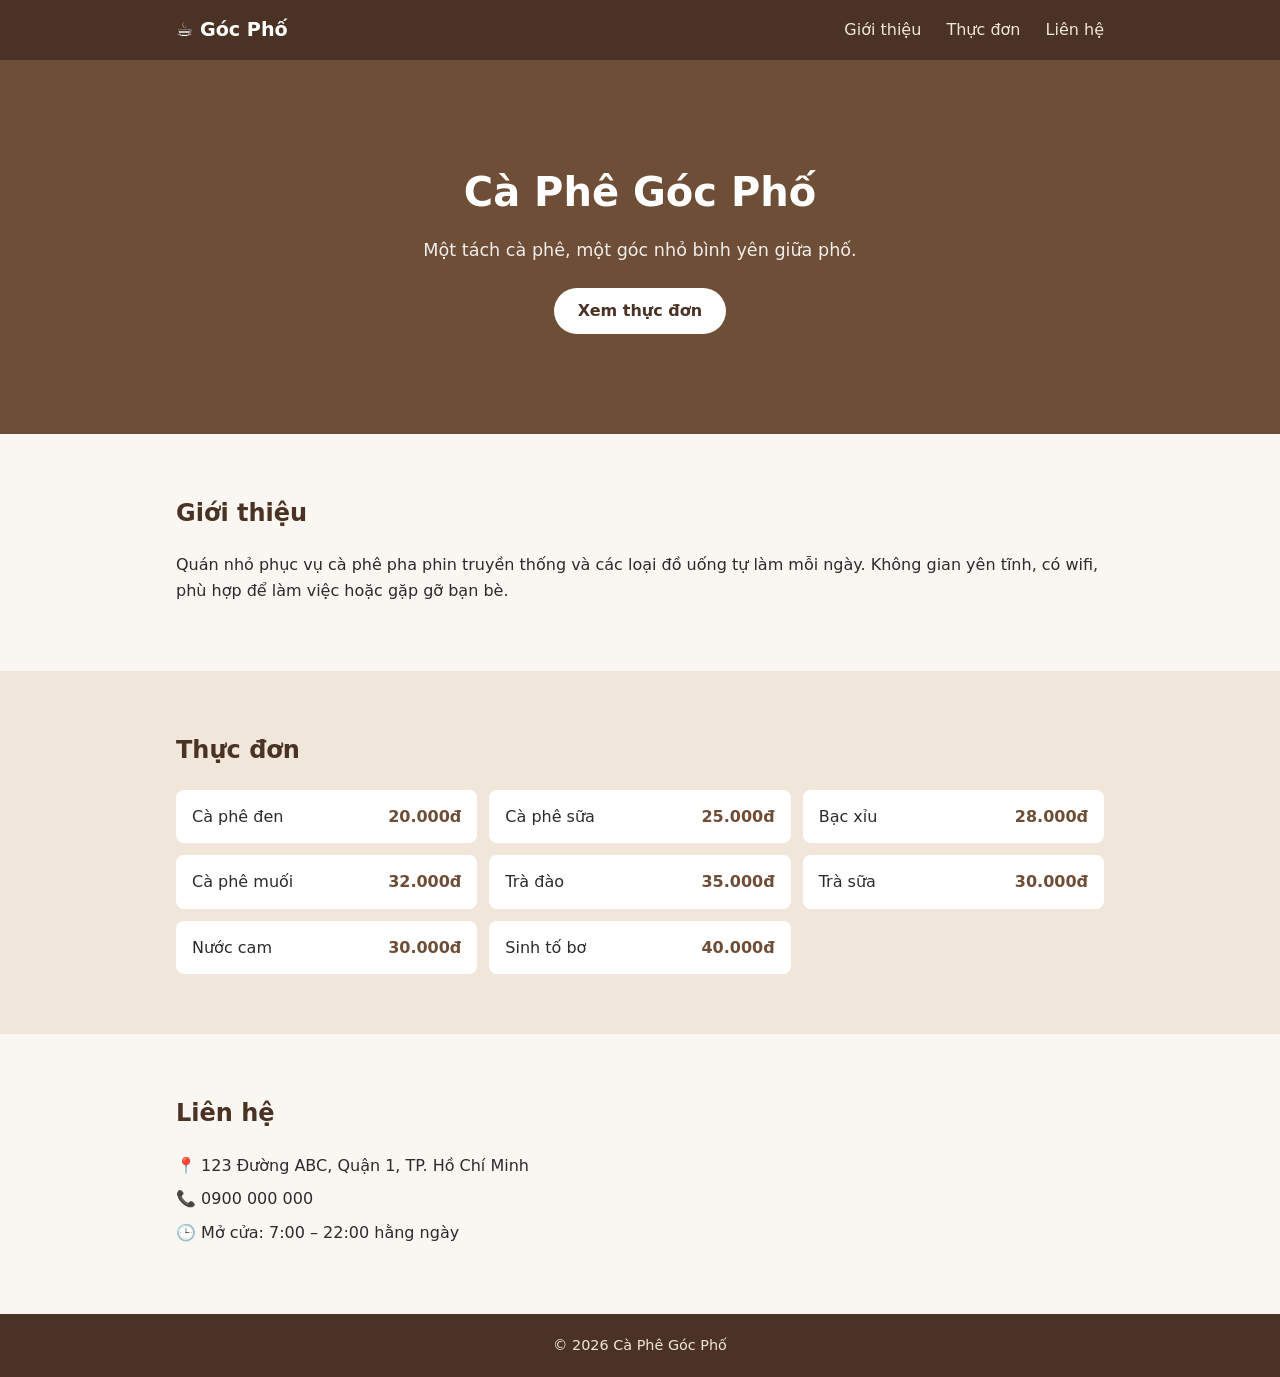
==== index.html @ 8fd664d7 "Trang web tạm cho quán Cà Phê Góc Phố" ====
<!DOCTYPE html>
<html lang="vi">
<head>
  <meta charset="UTF-8">
  <meta name="viewport" content="width=device-width, initial-scale=1.0">
  <title>Cà Phê Góc Phố</title>
  <link rel="stylesheet" href="css/style.css">
</head>
<body>
  <header class="header">
    <div class="container header__inner">
      <a href="#" class="logo">☕ Góc Phố</a>
      <nav class="nav">
        <a href="#gioi-thieu">Giới thiệu</a>
        <a href="#thuc-don">Thực đơn</a>
        <a href="#lien-he">Liên hệ</a>
      </nav>
    </div>
  </header>

  <section class="hero">
    <div class="container">
      <h1>Cà Phê Góc Phố</h1>
      <p>Một tách cà phê, một góc nhỏ bình yên giữa phố.</p>
      <a href="#thuc-don" class="btn">Xem thực đơn</a>
    </div>
  </section>

  <section id="gioi-thieu" class="section">
    <div class="container">
      <h2>Giới thiệu</h2>
      <p>Quán nhỏ phục vụ cà phê pha phin truyền thống và các loại đồ uống tự làm mỗi ngày. Không gian yên tĩnh, có wifi, phù hợp để làm việc hoặc gặp gỡ bạn bè.</p>
    </div>
  </section>

  <section id="thuc-don" class="section section--alt">
    <div class="container">
      <h2>Thực đơn</h2>
      <ul class="menu" id="menu"></ul>
    </div>
  </section>

  <section id="lien-he" class="section">
    <div class="container">
      <h2>Liên hệ</h2>
      <p>📍 123 Đường ABC, Quận 1, TP. Hồ Chí Minh</p>
      <p>📞 0900 000 000</p>
      <p>🕒 Mở cửa: 7:00 – 22:00 hằng ngày</p>
    </div>
  </section>

  <footer class="footer">
    <div class="container">
      <p>&copy; <span id="year"></span> Cà Phê Góc Phố</p>
    </div>
  </footer>

  <script src="js/main.js"></script>
</body>
</html>
---- css/style.css ----
:root {
  --brown: #6f4e37;
  --brown-dark: #4a3324;
  --cream: #faf6f1;
  --beige: #f0e6da;
  --text: #2b2b2b;
}

* {
  margin: 0;
  padding: 0;
  box-sizing: border-box;
}

html {
  scroll-behavior: smooth;
}

body {
  font-family: system-ui, -apple-system, "Segoe UI", Roboto, sans-serif;
  color: var(--text);
  background: var(--cream);
  line-height: 1.6;
}

.container {
  max-width: 960px;
  margin: 0 auto;
  padding: 0 16px;
}

/* Header */
.header {
  background: var(--brown-dark);
  position: sticky;
  top: 0;
  z-index: 10;
}

.header__inner {
  display: flex;
  justify-content: space-between;
  align-items: center;
  height: 60px;
}

.logo {
  color: #fff;
  font-weight: 700;
  font-size: 1.2rem;
  text-decoration: none;
}

.nav a {
  color: var(--beige);
  text-decoration: none;
  margin-left: 20px;
}

.nav a:hover {
  color: #fff;
}

/* Hero */
.hero {
  background: var(--brown);
  color: #fff;
  text-align: center;
  padding: 100px 0;
}

.hero h1 {
  font-size: 2.5rem;
  margin-bottom: 12px;
}

.hero p {
  font-size: 1.1rem;
  margin-bottom: 24px;
  opacity: 0.9;
}

.btn {
  display: inline-block;
  background: #fff;
  color: var(--brown-dark);
  padding: 10px 24px;
  border-radius: 24px;
  text-decoration: none;
  font-weight: 600;
}

.btn:hover {
  background: var(--beige);
}

/* Sections */
.section {
  padding: 60px 0;
}

.section--alt {
  background: var(--beige);
}

.section h2 {
  color: var(--brown-dark);
  margin-bottom: 20px;
}

.section p {
  margin-bottom: 8px;
}

/* Menu */
.menu {
  list-style: none;
  display: grid;
  grid-template-columns: repeat(auto-fill, minmax(260px, 1fr));
  gap: 12px;
}

.menu li {
  display: flex;
  justify-content: space-between;
  background: #fff;
  padding: 14px 16px;
  border-radius: 8px;
}

.menu .price {
  color: var(--brown);
  font-weight: 600;
}

/* Footer */
.footer {
  background: var(--brown-dark);
  color: var(--beige);
  text-align: center;
  padding: 20px 0;
  font-size: 0.9rem;
}

@media (max-width: 600px) {
  .nav a {
    margin-left: 12px;
    font-size: 0.9rem;
  }

  .hero h1 {
    font-size: 2rem;
  }
}
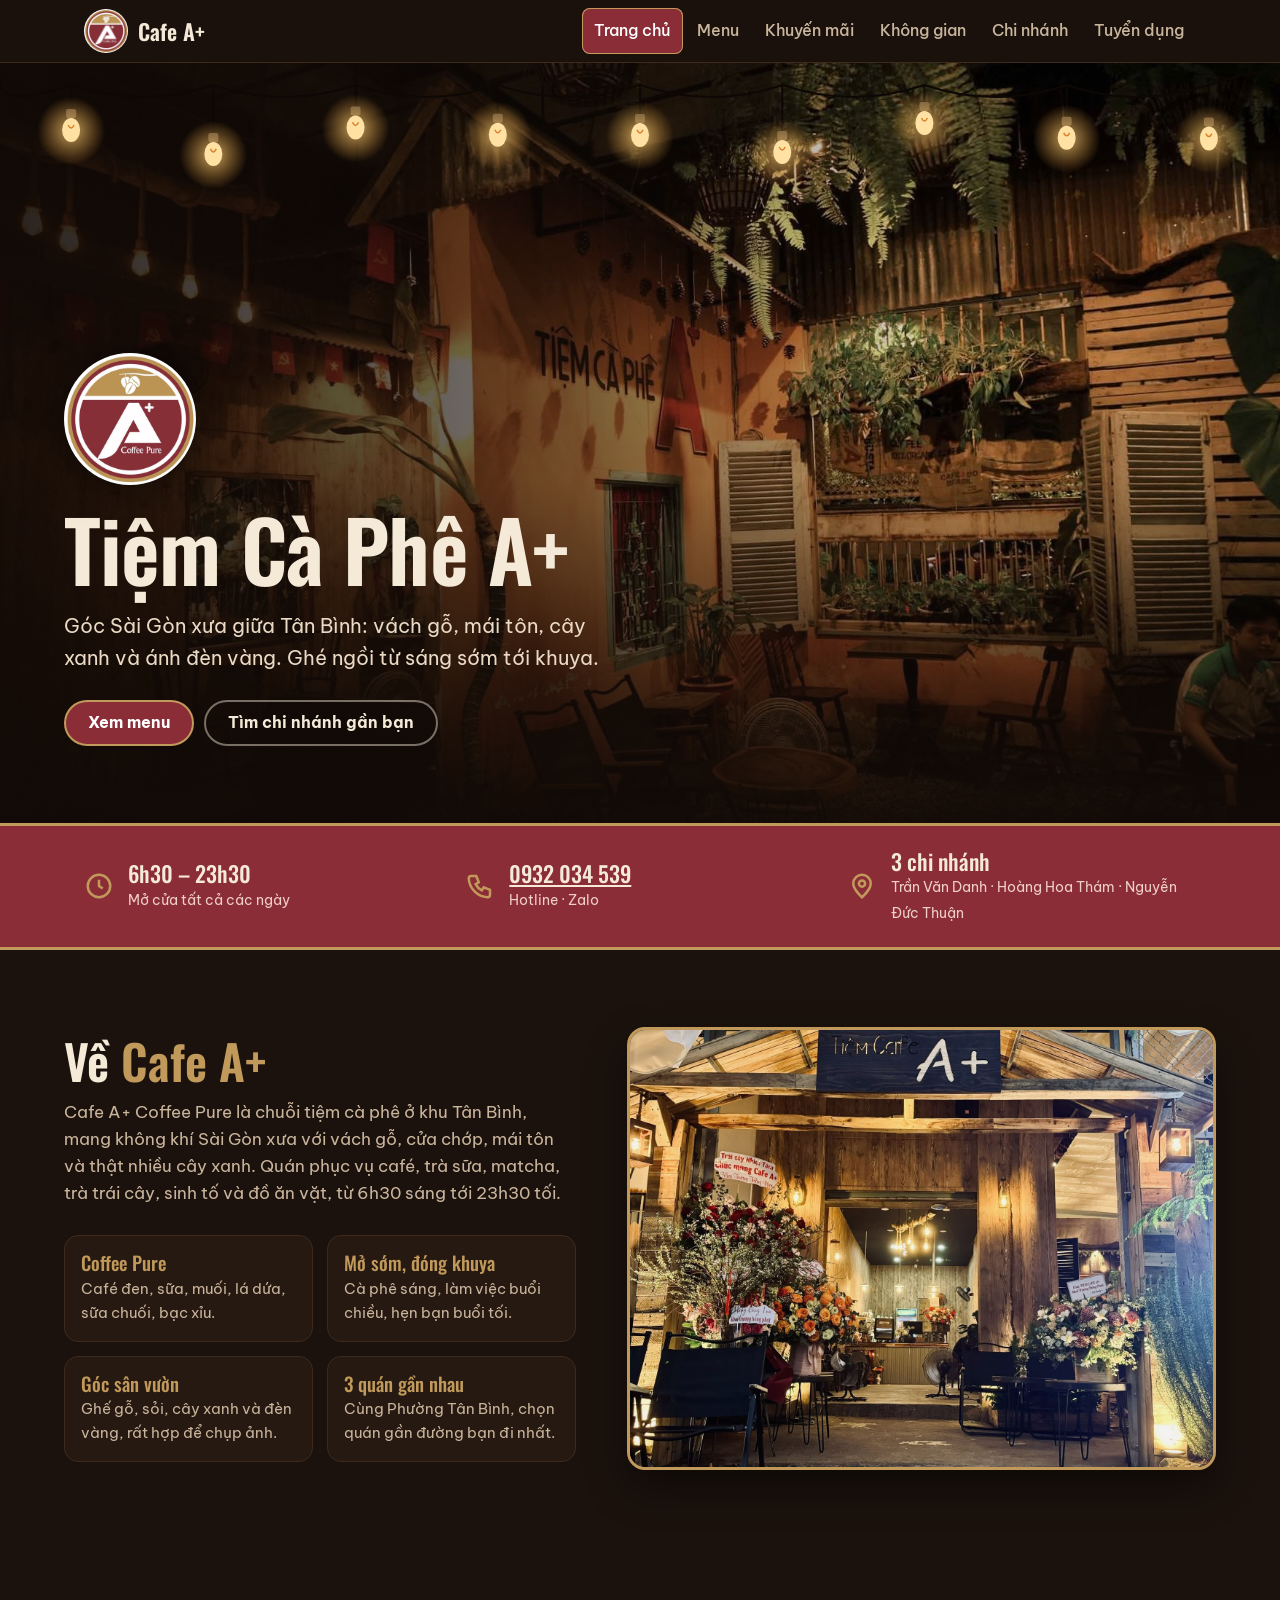
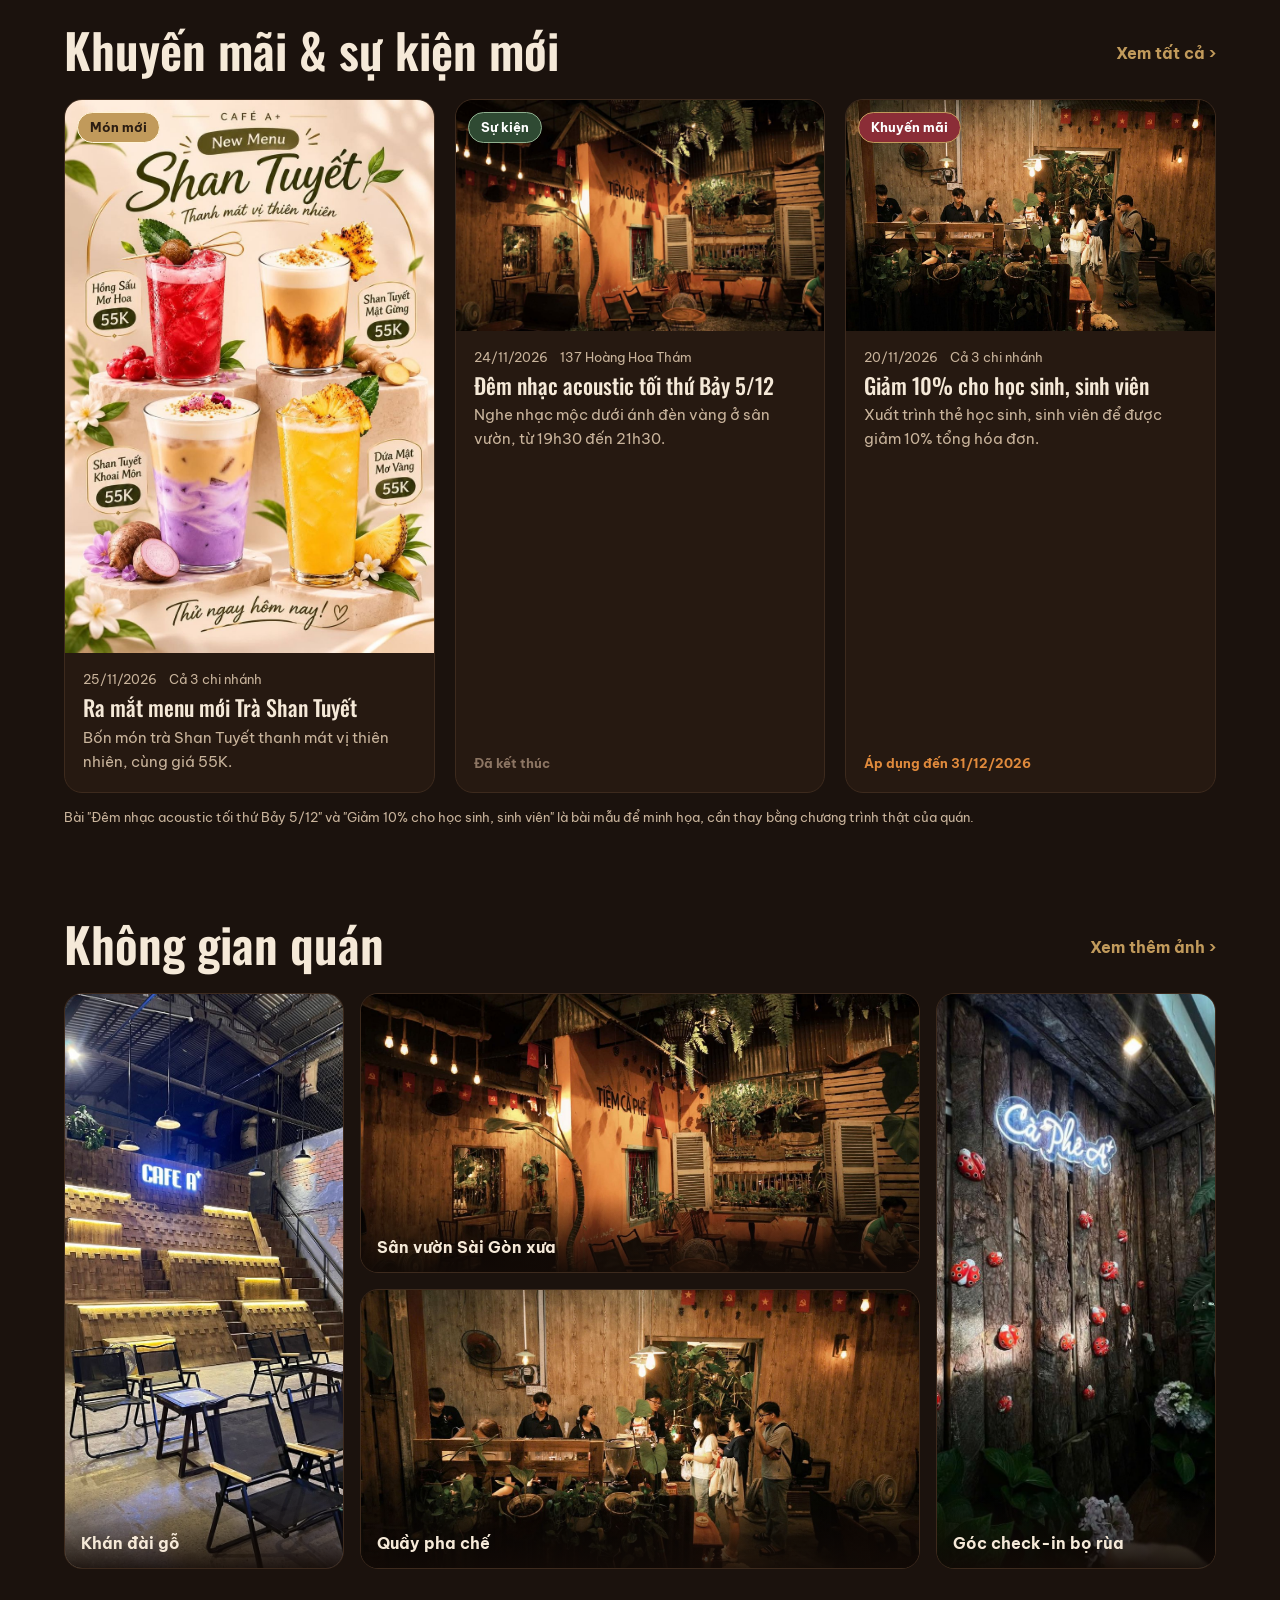
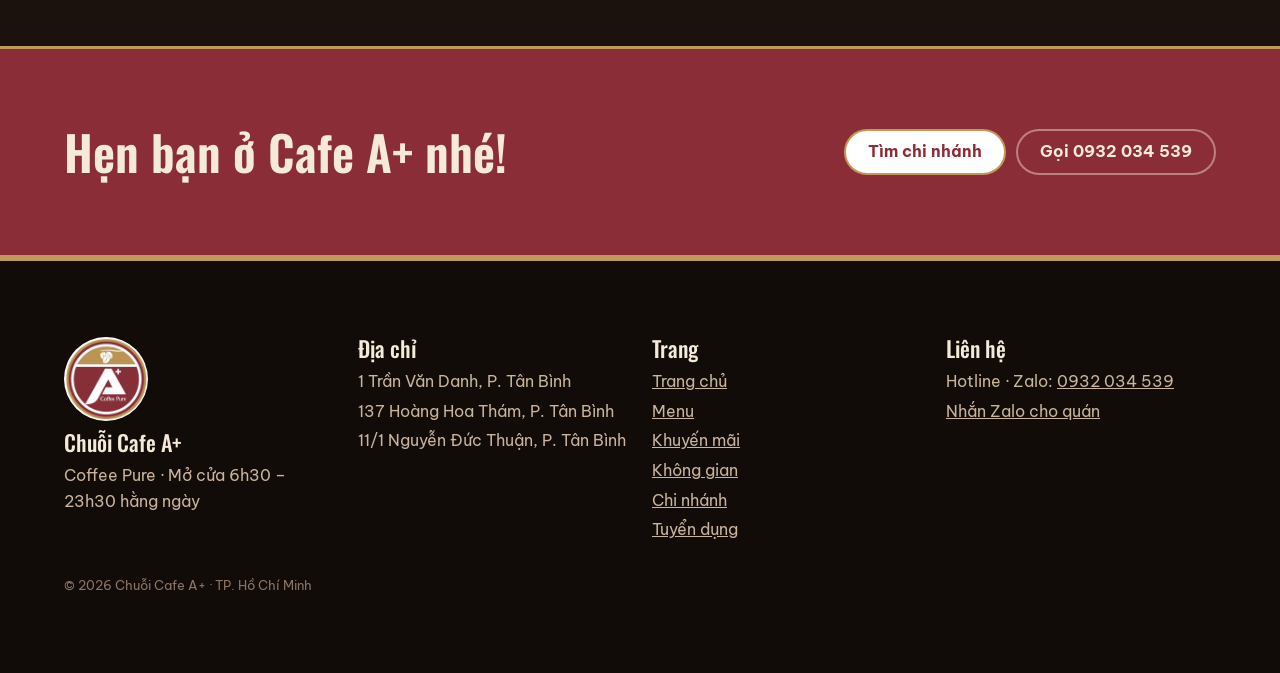
==== commit b0d60492: "Thay toàn bộ nội dung bằng website Chuỗi Cafe A+ Nội dung lấy từ cafe-aplus; sắp xếp lại thành css/," ====
--- a/index.html
+++ b/index.html
@@ -1,60 +1,89 @@
 <!DOCTYPE html>
 <html lang="vi">
 <head>
-  <meta charset="UTF-8">
-  <meta name="viewport" content="width=device-width, initial-scale=1.0">
-  <title>Cà Phê Góc Phố</title>
-  <link rel="stylesheet" href="css/style.css">
+<meta charset="utf-8">
+<meta name="viewport" content="width=device-width, initial-scale=1">
+<title>Chuỗi Cafe A+</title>
+<meta name="description" content="Tiệm Cà Phê A+ – Coffee Pure. 3 chi nhánh tại Phường Tân Bình, TP.HCM. Mở cửa 6h30 – 23h30. Hotline 0932 034 539.">
+<link rel="icon" href="images/logo.png">
+<link rel="preconnect" href="https://fonts.googleapis.com">
+<link rel="preconnect" href="https://fonts.gstatic.com" crossorigin>
+<link href="https://fonts.googleapis.com/css2?family=Oswald:wght@500;600&family=Be+Vietnam+Pro:wght@400;500;700&display=swap&subset=vietnamese" rel="stylesheet">
+<link rel="stylesheet" href="css/style.css">
+<script type="application/ld+json">
+{"@context":"https://schema.org","@graph":[
+{"@type":"CafeOrCoffeeShop","name":"Cafe A+ – Trần Văn Danh","image":"images/mat-tien.jpg","logo":"images/logo.png","telephone":"+84932034539","openingHours":"Mo-Su 06:30-23:30","servesCuisine":"Cà phê","address":{"@type":"PostalAddress","streetAddress":"1 Trần Văn Danh","addressLocality":"Phường Tân Bình","addressRegion":"TP. Hồ Chí Minh","addressCountry":"VN"}},
+{"@type":"CafeOrCoffeeShop","name":"Cafe A+ – Hoàng Hoa Thám","image":"images/mat-tien.jpg","logo":"images/logo.png","telephone":"+84932034539","openingHours":"Mo-Su 06:30-23:30","servesCuisine":"Cà phê","address":{"@type":"PostalAddress","streetAddress":"137 Hoàng Hoa Thám","addressLocality":"Phường Tân Bình","addressRegion":"TP. Hồ Chí Minh","addressCountry":"VN"}},
+{"@type":"CafeOrCoffeeShop","name":"Cafe A+ – Nguyễn Đức Thuận","image":"images/mat-tien.jpg","logo":"images/logo.png","telephone":"+84932034539","openingHours":"Mo-Su 06:30-23:30","servesCuisine":"Cà phê","address":{"@type":"PostalAddress","streetAddress":"11/1 Nguyễn Đức Thuận","addressLocality":"Phường Tân Bình","addressRegion":"TP. Hồ Chí Minh","addressCountry":"VN"}}
+]}
+</script>
 </head>
-<body>
-  <header class="header">
-    <div class="container header__inner">
-      <a href="#" class="logo">☕ Góc Phố</a>
-      <nav class="nav">
-        <a href="#gioi-thieu">Giới thiệu</a>
-        <a href="#thuc-don">Thực đơn</a>
-        <a href="#lien-he">Liên hệ</a>
-      </nav>
+<body data-page="index.html">
+<nav id="nav"></nav>
+<header class="band hero" id="top">
+  <svg class="bulbs" id="bulbs" aria-hidden="true"></svg>
+  <div class="wrap">
+    <img class="badge" src="images/logo.png" alt="Cafe A+ Coffee Pure">
+    <h1>Tiệm Cà Phê A+</h1>
+    <p>Góc Sài Gòn xưa giữa Tân Bình: vách gỗ, mái tôn, cây xanh và ánh đèn vàng. Ghé ngồi từ sáng sớm tới khuya.</p>
+    <div class="btns">
+      <a class="btn pri" href="menu.html">Xem menu</a>
+      <a class="btn ghost" href="chi-nhanh.html">Tìm chi nhánh gần bạn</a>
     </div>
-  </header>
-
-  <section class="hero">
-    <div class="container">
-      <h1>Cà Phê Góc Phố</h1>
-      <p>Một tách cà phê, một góc nhỏ bình yên giữa phố.</p>
-      <a href="#thuc-don" class="btn">Xem thực đơn</a>
+  </div>
+</header>
+<div class="facts">
+  <div class="wrap">
+    <div class="fact"><svg viewBox="0 0 24 24" fill="none" stroke="currentColor" stroke-width="2"><circle cx="12" cy="12" r="9"/><path d="M12 7v5l3 2"/></svg><div><strong>6h30 – 23h30</strong><span>Mở cửa tất cả các ngày</span></div></div>
+    <div class="fact"><svg viewBox="0 0 24 24" fill="none" stroke="currentColor" stroke-width="2"><path d="M5 4h4l2 5-2.5 1.5a11 11 0 0 0 5 5L15 13l5 2v4a2 2 0 0 1-2 2A16 16 0 0 1 3 6a2 2 0 0 1 2-2"/></svg><div><strong><a href="tel:0932034539">0932 034 539</a></strong><span>Hotline · Zalo</span></div></div>
+    <div class="fact"><svg viewBox="0 0 24 24" fill="none" stroke="currentColor" stroke-width="2"><path d="M12 21s-7-6.2-7-11a7 7 0 0 1 14 0c0 4.8-7 11-7 11z"/><circle cx="12" cy="10" r="2.5"/></svg><div><strong>3 chi nhánh</strong><span>Trần Văn Danh · Hoàng Hoa Thám · Nguyễn Đức Thuận</span></div></div>
+  </div>
+</div>
+<section class="band">
+  <div class="wrap split">
+    <div>
+      <h2>Về <span class="gold">Cafe A+</span></h2>
+      <p class="lead">Cafe A+ Coffee Pure là chuỗi tiệm cà phê ở khu Tân Bình, mang không khí Sài Gòn xưa với vách gỗ, cửa chớp, mái tôn và thật nhiều cây xanh. Quán phục vụ café, trà sữa, matcha, trà trái cây, sinh tố và đồ ăn vặt, từ 6h30 sáng tới 23h30 tối.</p>
+      <div class="points">
+        <div><h3>Coffee Pure</h3><p>Café đen, sữa, muối, lá dứa, sữa chuối, bạc xỉu.</p></div>
+        <div><h3>Mở sớm, đóng khuya</h3><p>Cà phê sáng, làm việc buổi chiều, hẹn bạn buổi tối.</p></div>
+        <div><h3>Góc sân vườn</h3><p>Ghế gỗ, sỏi, cây xanh và đèn vàng, rất hợp để chụp ảnh.</p></div>
+        <div><h3>3 quán gần nhau</h3><p>Cùng Phường Tân Bình, chọn quán gần đường bạn đi nhất.</p></div>
+      </div>
     </div>
-  </section>
-
-  <section id="gioi-thieu" class="section">
-    <div class="container">
-      <h2>Giới thiệu</h2>
-      <p>Quán nhỏ phục vụ cà phê pha phin truyền thống và các loại đồ uống tự làm mỗi ngày. Không gian yên tĩnh, có wifi, phù hợp để làm việc hoặc gặp gỡ bạn bè.</p>
+    <div class="photo"><img src="images/mat-tien.jpg" alt="Mặt tiền Tiệm Cafe A+ với mái gỗ và đèn vàng" loading="lazy" style="aspect-ratio:4/3"></div>
+  </div>
+</section>
+<section class="band">
+  <div class="wrap">
+    <div class="sechead"><h2>Khuyến mãi &amp; sự kiện mới</h2><a class="more" href="khuyen-mai.html">Xem tất cả ›</a></div>
+    <div class="posts" id="posts" data-limit="3" data-link="1"></div>
+    <p class="note" id="postNote"></p>
+  </div>
+</section>
+<section class="band" style="padding-top:0">
+  <div class="wrap">
+    <div class="sechead"><h2>Không gian quán</h2><a class="more" href="khong-gian.html">Xem thêm ảnh ›</a></div>
+    <div class="tour" id="tour">
+      <button type="button" class="g tall" data-i="0"><img src="images/khan-dai.jpg" alt="Khán đài gỗ với biển đèn Cafe A+" loading="lazy"><span>Khán đài gỗ</span></button>
+      <button type="button" class="g" data-i="1"><img src="images/san.jpg" alt="Sân vườn Tiệm Cà Phê A+ với tường cam, cửa chớp và cây xanh" loading="lazy"><span>Sân vườn Sài Gòn xưa</span></button>
+      <button type="button" class="g tall" data-i="2"><img src="images/bo-rua.jpg" alt="Góc check-in vách gỗ với bọ rùa và đèn neon Cà Phê A+" loading="lazy"><span>Góc check-in bọ rùa</span></button>
+      <button type="button" class="g" data-i="3"><img src="images/quay.jpg" alt="Nhân viên Cafe A+ đang phục vụ khách tại quầy pha chế" loading="lazy"><span>Quầy pha chế</span></button>
     </div>
-  </section>
-
-  <section id="thuc-don" class="section section--alt">
-    <div class="container">
-      <h2>Thực đơn</h2>
-      <ul class="menu" id="menu"></ul>
-    </div>
-  </section>
-
-  <section id="lien-he" class="section">
-    <div class="container">
-      <h2>Liên hệ</h2>
-      <p>📍 123 Đường ABC, Quận 1, TP. Hồ Chí Minh</p>
-      <p>📞 0900 000 000</p>
-      <p>🕒 Mở cửa: 7:00 – 22:00 hằng ngày</p>
-    </div>
-  </section>
-
-  <footer class="footer">
-    <div class="container">
-      <p>&copy; <span id="year"></span> Cà Phê Góc Phố</p>
-    </div>
-  </footer>
-
-  <script src="js/main.js"></script>
+  </div>
+</section>
+<div class="lb" id="lb" hidden role="dialog" aria-modal="true" aria-label="Xem ảnh quán">
+  <button type="button" class="x" id="lbClose" aria-label="Đóng">×</button>
+  <img id="lbImg" alt="">
+  <div class="nav"><button type="button" id="lbPrev" aria-label="Ảnh trước">‹</button><p id="lbCap"></p><button type="button" id="lbNext" aria-label="Ảnh sau">›</button></div>
+</div>
+<section class="band cta">
+  <div class="wrap">
+    <h2>Hẹn bạn ở Cafe A+ nhé!</h2>
+    <div class="btns" style="margin-top:0"><a class="btn pri" href="chi-nhanh.html">Tìm chi nhánh</a><a class="btn ghost" href="tel:0932034539">Gọi 0932 034 539</a></div>
+  </div>
+</section>
+<footer id="footer" class="band"></footer>
+<script src="js/site.js"></script>
 </body>
 </html>
--- a/css/style.css
+++ b/css/style.css
@@ -1,154 +1,208 @@
-:root {
-  --brown: #6f4e37;
-  --brown-dark: #4a3324;
-  --cream: #faf6f1;
-  --beige: #f0e6da;
-  --text: #2b2b2b;
+/* VOICE warm neighbourhood café at night: old-Saigon wood, tin, plants, bulbs
+   IDEA the shop's own signage and logo badge: maroon field, gold rim, white letters, lit by Edison bulbs
+   PICTURE the real garden photo full-bleed with a string of glowing bulbs across it
+   COLOUR dark wood ground, logo maroon dominant band, logo gold support, ochre wall as accent
+   TYPE Oswald (condensed like the "Tiệm Cà Phê" sign) + Be Vietnam Pro
+   LAYOUT photo hero with logo and title in its lower-left corner, maroon fact band, then alternating photo/text sections */
+:root{color-scheme:dark;
+--bg:#1b120d;--panel:#261911;--line:#3d2a1d;
+--ink:#f5e9d8;--soft:#c9b49c;
+--mar:#8b2d37;--mar2:#6f2029;--gold:#c19a5b;--och:#e08a3c}
+*{box-sizing:border-box;min-width:0}
+html{scroll-behavior:smooth;scroll-padding-top:72px}
+body{margin:0;background:var(--bg);color:var(--ink);font:16px/1.6 "Be Vietnam Pro",system-ui,sans-serif;overflow-x:clip}
+img{max-width:100%;display:block}
+h1,h2,h3{font-family:Oswald,"Be Vietnam Pro",sans-serif;line-height:1.08;margin:0;text-wrap:balance;font-weight:600}
+h1{font-size:clamp(44px,7vw,84px);letter-spacing:-.01em}
+h2{font-size:clamp(32px,4vw,48px);margin-bottom:12px}
+h3{font-size:22px;font-weight:500}
+a{color:inherit}
+.band{padding-block:clamp(40px,6vw,84px);padding-inline:max(5vw,16px)}
+.wrap{max-width:1240px;margin:0 auto}
+.lead{color:var(--soft);max-width:62ch;margin:0 0 28px;font-size:17px}
+.note{font-size:13px;color:var(--soft);margin-top:14px}
+.gold{color:var(--gold)}
+nav{position:sticky;top:0;z-index:5;background:rgba(27,18,13,.92);backdrop-filter:blur(8px);border-bottom:1px solid var(--line)}
+nav .wrap{display:flex;align-items:center;gap:16px;padding:8px max(5vw,16px);flex-wrap:wrap}
+.logo{display:flex;align-items:center;gap:10px;text-decoration:none;font:600 22px/1 Oswald,sans-serif}
+.logo img{width:44px;height:44px}
+.links{display:flex;gap:2px;margin-left:auto;overflow-x:auto}
+.links a{text-decoration:none;padding:10px 12px;border-radius:8px;white-space:nowrap;font-weight:500;color:var(--soft)}
+.links a:hover,.links a:focus-visible{color:var(--ink);background:var(--panel);outline:none}
+.hero{position:relative;min-height:min(86svh,760px);display:grid;align-items:end;padding-top:120px;background:#120c08 url(../images/san.jpg) center 40%/cover no-repeat}
+.hero::before{content:"";position:absolute;inset:0;background:linear-gradient(90deg,rgba(18,10,6,.9) 0%,rgba(18,10,6,.55) 45%,rgba(18,10,6,.1) 75%),linear-gradient(0deg,rgba(18,10,6,.95) 0%,rgba(18,10,6,0) 45%)}
+.hero .wrap{position:relative;width:100%}
+.badge{width:clamp(96px,11vw,132px);height:auto;margin-bottom:18px;filter:drop-shadow(0 6px 18px rgba(0,0,0,.5))}
+.hero p{font-size:clamp(17px,1.6vw,20px);color:#ead9c4;max-width:40ch;margin:16px 0 0}
+.bulbs{position:absolute;top:0;left:0;width:100%;height:150px;pointer-events:none}
+.glow{animation:glow 3.2s ease-in-out infinite alternate}
+.glow:nth-of-type(2n){animation-delay:-1.4s}
+@keyframes glow{from{opacity:.55}to{opacity:1}}
+.btns{display:flex;flex-wrap:wrap;gap:10px;margin-top:26px}
+.btn{display:inline-flex;align-items:center;justify-content:center;gap:8px;min-height:46px;padding:0 22px;border-radius:999px;font-weight:700;text-decoration:none;border:2px solid transparent;white-space:nowrap}
+.btn.pri{background:var(--mar);color:#fff;border-color:var(--gold)}
+.btn.pri:hover{background:var(--mar2)}
+.btn.ghost{border-color:rgba(245,233,216,.45);color:var(--ink)}
+.btn:focus-visible{outline:3px solid var(--och);outline-offset:2px}
+.facts{background:var(--mar);border-block:3px solid var(--gold)}
+.facts .wrap{display:grid;grid-template-columns:repeat(auto-fit,minmax(min(100%,240px),1fr));gap:18px 32px;padding:22px max(5vw,16px)}
+.fact{display:flex;gap:14px;align-items:center}
+.fact svg{flex:none;width:30px;height:30px;color:var(--gold)}
+.fact strong{display:block;font:500 22px/1.2 Oswald,sans-serif;white-space:nowrap}
+.fact span{color:#f0cfc9;font-size:14px}
+.split{display:grid;grid-template-columns:minmax(0,1fr) minmax(0,1.15fr);gap:clamp(24px,4vw,56px);align-items:center}
+.photo{border-radius:18px;overflow:hidden;border:3px solid var(--gold);box-shadow:0 18px 40px rgba(0,0,0,.45)}
+.photo img{width:100%;height:100%;object-fit:cover;aspect-ratio:16/10}
+.points{display:grid;grid-template-columns:repeat(2,minmax(0,1fr));gap:14px;margin-top:8px}
+.points div{background:var(--panel);border:1px solid var(--line);border-radius:14px;padding:16px}
+.points h3{font-size:19px;color:var(--gold);margin-bottom:4px}
+.points p{margin:0;color:var(--soft);font-size:15px}
+.new{background:linear-gradient(180deg,#f6ead8,#efdec4);color:#2b1d12}
+.new .lead{color:#5d4632}
+.new h2{color:var(--mar)}
+.new .split{grid-template-columns:minmax(0,.8fr) minmax(0,1fr)}
+.poster{border-radius:18px;overflow:hidden;box-shadow:0 18px 40px rgba(60,30,10,.25);max-width:440px}
+.drinks{display:grid;grid-template-columns:repeat(2,minmax(0,1fr));gap:14px}
+.drink{background:#fffaf2;border-radius:16px;padding:18px;border:1px solid #e2cba9;display:flex;flex-direction:column;gap:10px}
+.drink i{width:44px;height:44px;border-radius:50%;border:3px solid #fff;box-shadow:0 0 0 2px #e2cba9}
+.drink h3{font-size:21px;color:#2b1d12}
+.drink b{font:600 20px Oswald,sans-serif;color:var(--mar);white-space:nowrap}
+.kraft{background:#c8a77d;background-image:radial-gradient(rgba(90,60,30,.10) 1px,transparent 1.4px),radial-gradient(rgba(255,240,210,.12) 1px,transparent 1.4px);background-size:7px 7px,11px 11px;color:#2c3a2a}
+.kraft h2{color:#2f4a33}
+.kraft .lead,.kraft .note{color:#4b3a26}
+.menu{columns:3 300px;column-gap:24px}
+.cat{break-inside:avoid;margin-bottom:24px;background:rgba(255,248,234,.35);border-radius:16px;padding:18px 20px;border:1px solid rgba(70,50,25,.25)}
+.cat.isnew{background:#2f4a33;color:#f3ead7;border-color:#2f4a33}
+.cat h3{display:flex;justify-content:space-between;align-items:baseline;gap:10px;color:#2f4a33;font-size:24px;margin-bottom:6px;padding-bottom:6px;border-bottom:2px solid rgba(47,74,51,.35)}
+.cat h3 span{font:500 12px "Be Vietnam Pro",sans-serif;color:#5a4630;white-space:nowrap}
+.cat.isnew h3{color:#f3d58e;border-color:rgba(243,213,142,.4)}
+.cat.isnew h3 span{color:#f3d58e}
+.cat ul{list-style:none;margin:0;padding:0}
+.cat li{display:flex;align-items:baseline;gap:8px;padding:6px 0;font-weight:500}
+.cat li em{flex:1;border-bottom:2px dotted rgba(70,50,25,.35);transform:translateY(-4px)}
+.cat.isnew li em{border-color:rgba(243,234,215,.35)}
+.cat li b{white-space:nowrap;font:600 18px Oswald,sans-serif;color:#2f4a33}
+.cat.isnew li b{color:#f3d58e}
+.cat li small{display:inline-block;margin-left:4px;font-size:11px;font-weight:700;background:var(--mar);color:#fff;border-radius:999px;padding:1px 8px;vertical-align:2px;white-space:nowrap}
+.kraft .btn.out{border-color:#2f4a33;color:#2f4a33}
+.newshead{display:flex;flex-wrap:wrap;justify-content:space-between;align-items:end;gap:18px;margin-bottom:28px}
+.filters{display:flex;flex-wrap:wrap;gap:8px}
+.filters button{min-height:44px;padding:0 18px;border-radius:999px;border:1px solid var(--line);background:var(--panel);color:var(--soft);font:500 15px "Be Vietnam Pro",sans-serif;cursor:pointer}
+.filters button[aria-pressed=true]{background:var(--mar);border-color:var(--gold);color:#fff}
+.filters button:focus-visible{outline:3px solid var(--och);outline-offset:2px}
+.posts{display:grid;grid-template-columns:repeat(auto-fill,minmax(min(100%,300px),1fr));gap:20px}
+.post{display:flex;flex-direction:column;background:var(--panel);border:1px solid var(--line);border-radius:18px;overflow:hidden;cursor:pointer;text-align:left;color:inherit;font:inherit;padding:0;transition:transform .2s,border-color .2s}
+.post:hover,.post:focus-visible{border-color:var(--gold);transform:translateY(-3px);outline:none}
+.post .pic{position:relative;aspect-ratio:16/10;background:#120c08}
+.post .pic img{width:100%;height:100%;object-fit:cover}
+.tag{position:absolute;left:12px;top:12px;font-size:13px;font-weight:700;padding:4px 12px;border-radius:999px;background:var(--mar);color:#fff;border:1px solid var(--gold)}
+.tag.su-kien{background:#2f4a33;border-color:#8fb08f}
+.tag.mon-moi{background:var(--gold);color:#2b1d12;border-color:#fff3d6}
+.post .txt{padding:16px 18px 18px;display:flex;flex-direction:column;gap:6px;flex:1}
+.post h3{font-size:22px}
+.post p{margin:0;color:var(--soft);font-size:15px}
+.meta{font-size:13px;color:var(--soft);display:flex;flex-wrap:wrap;gap:4px 12px}
+.until{font-size:13px;font-weight:700;color:var(--och);margin-top:auto;padding-top:6px}
+.until.off{color:#8c7563}
+.empty{grid-column:1/-1;padding:28px;border:1px dashed var(--line);border-radius:16px;color:var(--soft);text-align:center}
+.ov{position:fixed;inset:0;z-index:20;background:rgba(10,6,4,.78);display:grid;place-items:center;padding:16px}
+.ov[hidden]{display:none}
+.modal{position:relative;width:min(720px,100%);max-height:calc(100% - 16px);overflow:auto;background:var(--panel);border:2px solid var(--gold);border-radius:20px}
+.modal img{width:100%;max-height:420px;object-fit:cover}
+.modal .in{padding:22px 24px 26px}
+.modal h3{font-size:clamp(26px,3vw,34px);margin:8px 0}
+.modal p{color:var(--ink);margin:10px 0}
+.x{position:absolute;right:10px;top:10px;width:44px;height:44px;border-radius:50%;border:1px solid var(--gold);background:rgba(27,18,13,.85);color:#fff;font-size:26px;line-height:1;cursor:pointer;z-index:1}
+.tour{display:grid;grid-template-columns:minmax(0,1fr) minmax(0,2fr) minmax(0,1fr);grid-template-rows:repeat(2,clamp(180px,22vw,280px));gap:16px}
+.g{position:relative;padding:0;border:1px solid var(--line);border-radius:18px;overflow:hidden;cursor:zoom-in;background:#120c08;color:var(--ink);font:inherit}
+.g.tall{grid-row:span 2}
+.g img{width:100%;height:100%;object-fit:cover;transition:transform .5s}
+.g:hover img,.g:focus-visible img{transform:scale(1.04)}
+.g:focus-visible{outline:3px solid var(--och);outline-offset:2px}
+.g span{position:absolute;left:0;right:0;bottom:0;padding:40px 16px 12px;background:linear-gradient(0deg,rgba(18,10,6,.9),transparent);font-weight:700;text-align:left}
+.lb{position:fixed;inset:0;z-index:20;background:rgba(10,6,4,.92);display:grid;grid-template-rows:minmax(0,1fr) auto;place-items:center;padding:56px 16px 16px;gap:12px}
+.lb[hidden]{display:none}
+.lb img{max-width:100%;max-height:100%;object-fit:contain;border-radius:12px}
+.lb p{margin:0;font-weight:700}
+.lb .nav{display:flex;gap:10px;align-items:center}
+.lb .nav button{width:46px;height:46px;border-radius:50%;border:1px solid var(--gold);background:var(--panel);color:#fff;font-size:22px;cursor:pointer}
+.branches{background:var(--panel);border-block:1px solid var(--line)}
+.blist{display:grid;grid-template-columns:repeat(auto-fit,minmax(min(100%,280px),1fr));gap:20px}
+.br{background:var(--bg);border:1px solid var(--line);border-radius:18px;padding:22px;display:flex;flex-direction:column;gap:8px;position:relative;overflow:hidden}
+.br::before{content:"";position:absolute;inset:0 0 auto 0;height:6px;background:linear-gradient(90deg,var(--mar) 0 70%,var(--gold) 70%)}
+.br .num{font:600 46px/1 Oswald,sans-serif;color:var(--gold);margin-top:6px}
+.br p{margin:0;color:var(--soft)}
+.br .row{display:flex;flex-wrap:wrap;gap:8px;margin-top:auto;padding-top:10px}
+.br .btn{min-height:44px;font-size:15px;padding:0 16px}
+.br .btn.out{border-color:var(--line);color:var(--ink)}
+.jobs{display:grid;grid-template-columns:minmax(0,1fr) minmax(0,1fr);gap:28px;align-items:start}
+.job{background:var(--panel);border:1px solid var(--line);border-radius:16px;padding:18px 20px;margin-bottom:14px}
+.job h3{display:flex;justify-content:space-between;gap:12px;flex-wrap:wrap}
+.job h3 span{font:500 13px "Be Vietnam Pro",sans-serif;color:#2b1d12;background:var(--gold);border-radius:999px;padding:4px 12px;white-space:nowrap;align-self:center}
+.job p{margin:6px 0 0;color:var(--soft)}
+.perks{background:var(--mar);border:3px solid var(--gold);border-radius:20px;padding:26px}
+.perks ul{margin:10px 0 22px;padding-left:20px;color:#f6dcd6}
+.perks li{margin:6px 0}
+footer{background:#120c08;color:var(--soft);border-top:3px solid var(--gold)}
+footer .wrap{display:grid;grid-template-columns:repeat(auto-fit,minmax(min(100%,220px),1fr));gap:24px}
+footer img{width:84px;margin-bottom:10px}
+footer h3{color:var(--ink);margin-bottom:8px}
+footer p{margin:4px 0}
+footer small{display:block;margin-top:28px;color:#8c7563}
+@media(max-width:760px){.tour{grid-template-columns:repeat(2,minmax(0,1fr));grid-template-rows:repeat(3,clamp(150px,40vw,230px))}.split,.new .split,.jobs{grid-template-columns:1fr}.links{margin-left:0;width:100%}.poster{margin:0 auto}.hero::before{background:linear-gradient(0deg,rgba(18,10,6,.95) 0%,rgba(18,10,6,.55) 60%,rgba(18,10,6,.25) 100%)}}
+@media(max-width:460px){.points,.drinks{grid-template-columns:1fr}}
+@media(prefers-reduced-motion:reduce){html{scroll-behavior:auto}.glow{animation:none}}
+/* multi-page additions */
+.links a[aria-current=page]{color:#fff;background:var(--mar);box-shadow:inset 0 0 0 1px var(--gold)}
+.phead{position:relative;padding-top:clamp(56px,8vw,110px);background:#120c08 center/cover no-repeat}
+.phead::before{content:"";position:absolute;inset:0;background:linear-gradient(90deg,rgba(18,10,6,.92) 0%,rgba(18,10,6,.6) 55%,rgba(18,10,6,.25) 100%),linear-gradient(0deg,rgba(18,10,6,.9),rgba(18,10,6,0) 60%)}
+.phead .wrap{position:relative}
+.phead h1{font-size:clamp(40px,6vw,68px)}
+.phead p{color:#ead9c4;max-width:52ch;margin:12px 0 0;font-size:18px}
+.crumb{font-size:14px;color:var(--soft);margin-bottom:10px}
+.crumb a{color:var(--gold);text-decoration:none}
+.sechead{display:flex;flex-wrap:wrap;justify-content:space-between;align-items:end;gap:14px;margin-bottom:24px}
+.sechead h2{margin:0}
+.more{color:var(--gold);font-weight:700;text-decoration:none;white-space:nowrap;display:inline-flex;align-items:center;min-height:44px}
+.more:hover{text-decoration:underline}
+.cta{background:var(--mar);border-block:3px solid var(--gold);text-align:left}
+.cta .wrap{display:flex;flex-wrap:wrap;justify-content:space-between;align-items:center;gap:20px}
+.cta h2{margin:0}
+.cta .btn.pri{background:#fff;color:var(--mar)}
+.hours{display:grid;grid-template-columns:repeat(auto-fit,minmax(min(100%,220px),1fr));gap:16px;margin-top:28px}
+.hours div{background:var(--bg);border:1px solid var(--line);border-radius:14px;padding:16px}
+.hours b{display:block;font:500 22px Oswald,sans-serif;color:var(--gold)}
+.hours span{color:var(--soft);font-size:15px}
+/* mobile polish */
+.logo img,.badge,footer img{border-radius:50%}
+.links a{flex:none}
+.poster{width:100%}
+.mtoggle{display:none;margin-left:auto;align-items:center;gap:8px;min-height:44px;padding:0 14px;border-radius:10px;border:1px solid var(--gold);background:var(--panel);color:var(--ink);font:600 15px "Be Vietnam Pro",sans-serif;cursor:pointer}
+.mtoggle svg{width:20px;height:20px}
+.mbar{display:none}
+@media(max-width:760px){
+ nav .wrap{flex-wrap:nowrap;justify-content:space-between}
+ .mtoggle{display:inline-flex}
+ .links{display:none;position:absolute;left:0;right:0;top:100%;flex-direction:column;gap:0;margin:0;width:auto;padding:8px max(5vw,16px) 14px;background:#1b120d;border-bottom:2px solid var(--gold);box-shadow:0 18px 30px rgba(0,0,0,.45)}
+ nav.open .links{display:flex}
+ .links a{padding:14px 12px;font-size:17px;border-bottom:1px solid var(--line);border-radius:0}
+ .links a:last-child{border-bottom:0}
+ .links a[aria-current=page]{border-radius:10px}
+ .hero{min-height:78svh;padding-top:150px}
+ .badge{width:84px}
+ .phead p{font-size:16px}
+ .drinks{grid-template-columns:repeat(2,minmax(0,1fr))!important;gap:10px}
+ .drink{padding:14px;gap:6px}
+ .drink i{width:32px;height:32px}
+ .drink h3{font-size:17px}
+ .drink b{font-size:17px}
+ .facts .wrap{gap:14px}
+ .cat{padding:16px}
+ .cta .btns{width:100%}
+ .mbar{display:grid;grid-template-columns:repeat(3,minmax(0,1fr));position:fixed;left:0;right:0;bottom:0;z-index:15;background:#120c08;border-top:2px solid var(--gold);padding:8px 8px calc(8px + env(safe-area-inset-bottom,0px));gap:8px}
+ .mbar a{display:flex;flex-direction:column;align-items:center;justify-content:center;gap:2px;min-height:52px;border-radius:12px;text-decoration:none;font-size:13px;font-weight:700;color:var(--ink);background:var(--panel)}
+ .mbar a:first-child{background:var(--mar);color:#fff}
+ .mbar svg{width:20px;height:20px}
+ body{padding-bottom:76px}
 }
-
-* {
-  margin: 0;
-  padding: 0;
-  box-sizing: border-box;
-}
-
-html {
-  scroll-behavior: smooth;
-}
-
-body {
-  font-family: system-ui, -apple-system, "Segoe UI", Roboto, sans-serif;
-  color: var(--text);
-  background: var(--cream);
-  line-height: 1.6;
-}
-
-.container {
-  max-width: 960px;
-  margin: 0 auto;
-  padding: 0 16px;
-}
-
-/* Header */
-.header {
-  background: var(--brown-dark);
-  position: sticky;
-  top: 0;
-  z-index: 10;
-}
-
-.header__inner {
-  display: flex;
-  justify-content: space-between;
-  align-items: center;
-  height: 60px;
-}
-
-.logo {
-  color: #fff;
-  font-weight: 700;
-  font-size: 1.2rem;
-  text-decoration: none;
-}
-
-.nav a {
-  color: var(--beige);
-  text-decoration: none;
-  margin-left: 20px;
-}
-
-.nav a:hover {
-  color: #fff;
-}
-
-/* Hero */
-.hero {
-  background: var(--brown);
-  color: #fff;
-  text-align: center;
-  padding: 100px 0;
-}
-
-.hero h1 {
-  font-size: 2.5rem;
-  margin-bottom: 12px;
-}
-
-.hero p {
-  font-size: 1.1rem;
-  margin-bottom: 24px;
-  opacity: 0.9;
-}
-
-.btn {
-  display: inline-block;
-  background: #fff;
-  color: var(--brown-dark);
-  padding: 10px 24px;
-  border-radius: 24px;
-  text-decoration: none;
-  font-weight: 600;
-}
-
-.btn:hover {
-  background: var(--beige);
-}
-
-/* Sections */
-.section {
-  padding: 60px 0;
-}
-
-.section--alt {
-  background: var(--beige);
-}
-
-.section h2 {
-  color: var(--brown-dark);
-  margin-bottom: 20px;
-}
-
-.section p {
-  margin-bottom: 8px;
-}
-
-/* Menu */
-.menu {
-  list-style: none;
-  display: grid;
-  grid-template-columns: repeat(auto-fill, minmax(260px, 1fr));
-  gap: 12px;
-}
-
-.menu li {
-  display: flex;
-  justify-content: space-between;
-  background: #fff;
-  padding: 14px 16px;
-  border-radius: 8px;
-}
-
-.menu .price {
-  color: var(--brown);
-  font-weight: 600;
-}
-
-/* Footer */
-.footer {
-  background: var(--brown-dark);
-  color: var(--beige);
-  text-align: center;
-  padding: 20px 0;
-  font-size: 0.9rem;
-}
-
-@media (max-width: 600px) {
-  .nav a {
-    margin-left: 12px;
-    font-size: 0.9rem;
-  }
-
-  .hero h1 {
-    font-size: 2rem;
-  }
-}
+@media(max-width:460px){.drinks{grid-template-columns:repeat(2,minmax(0,1fr))}}
